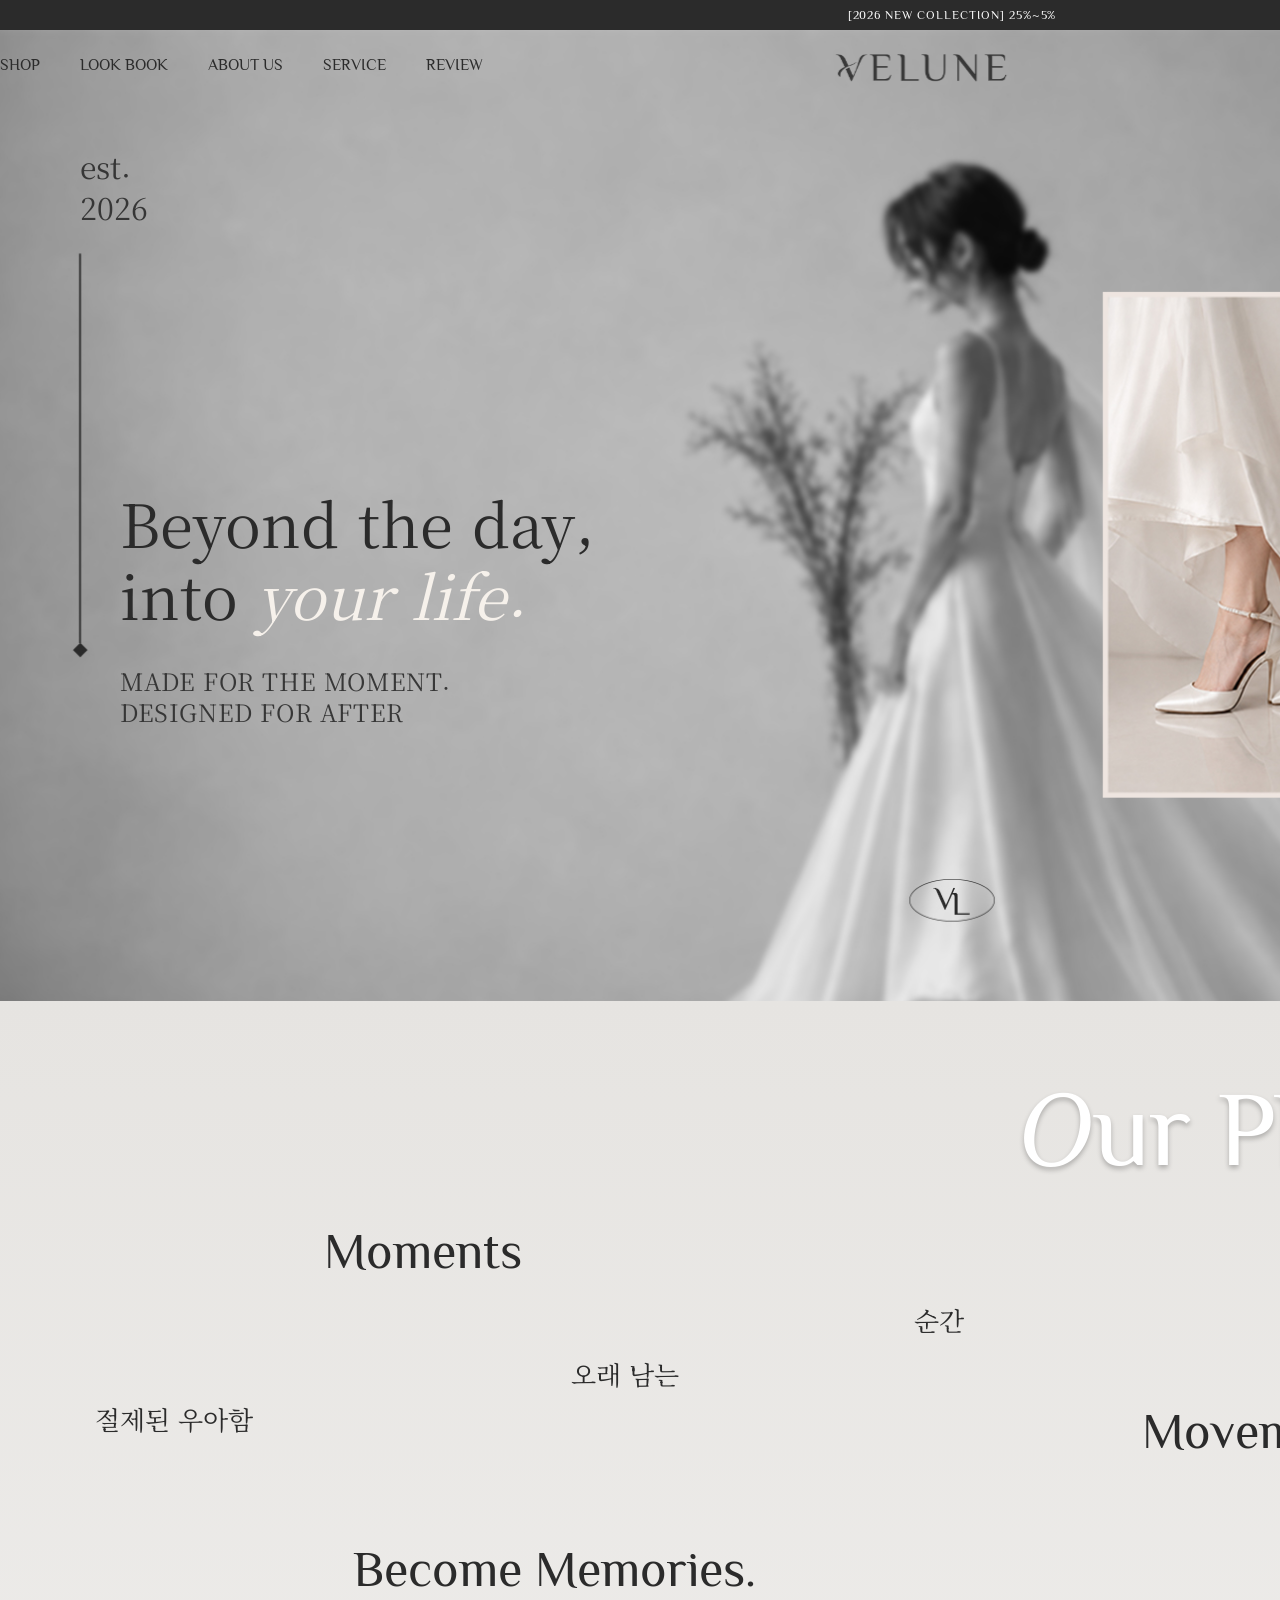
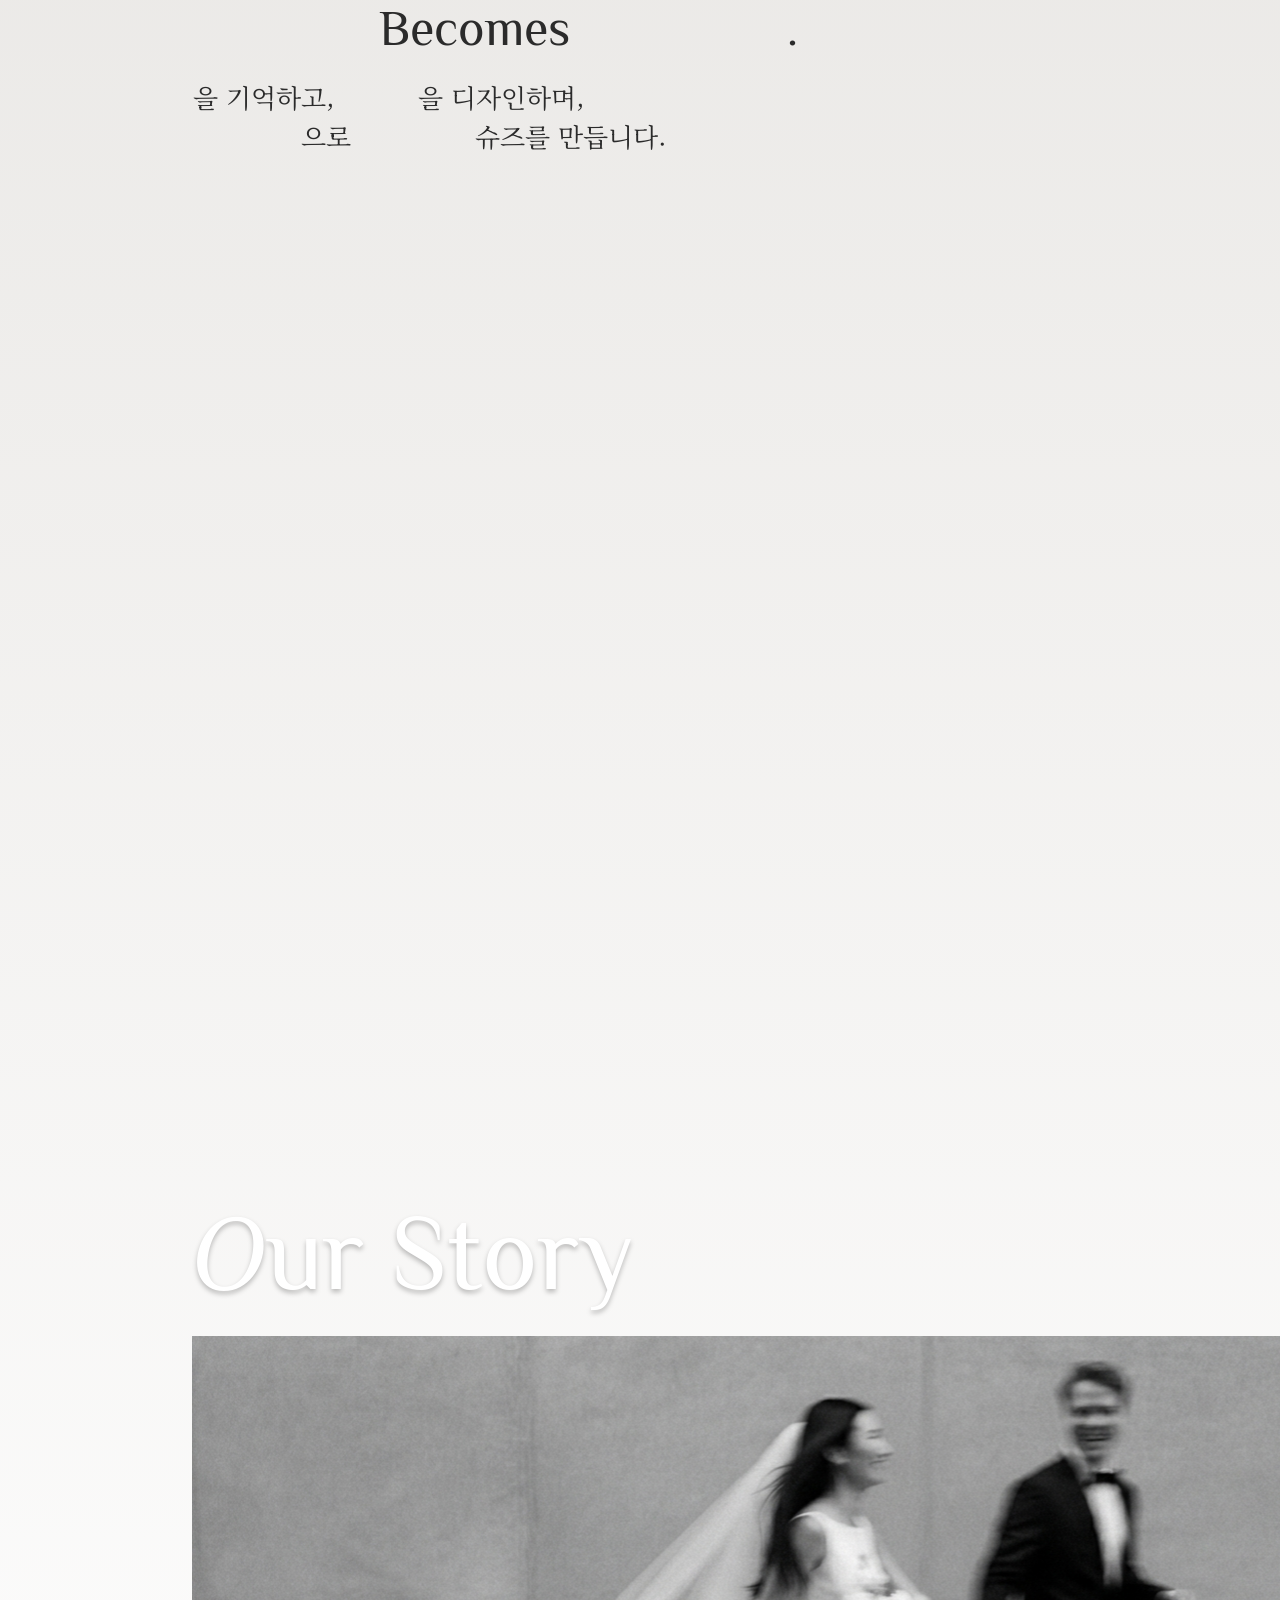
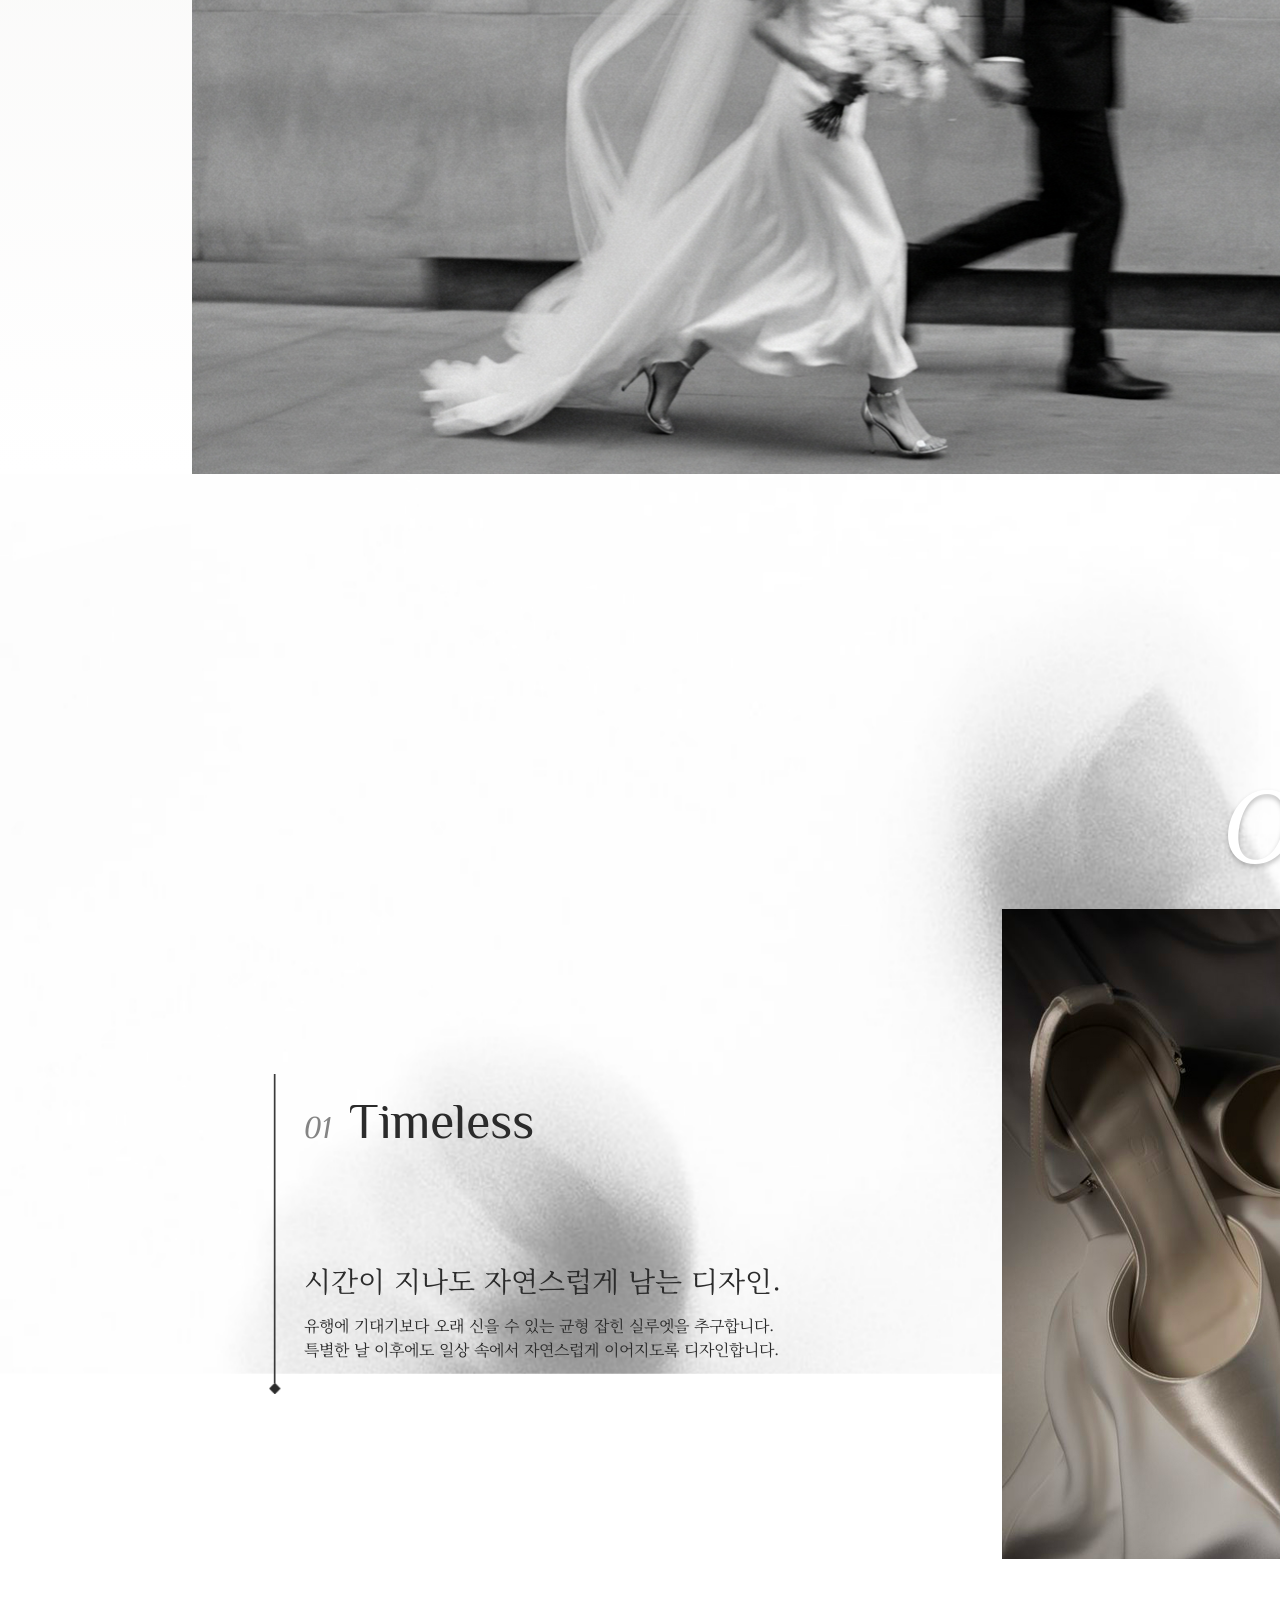
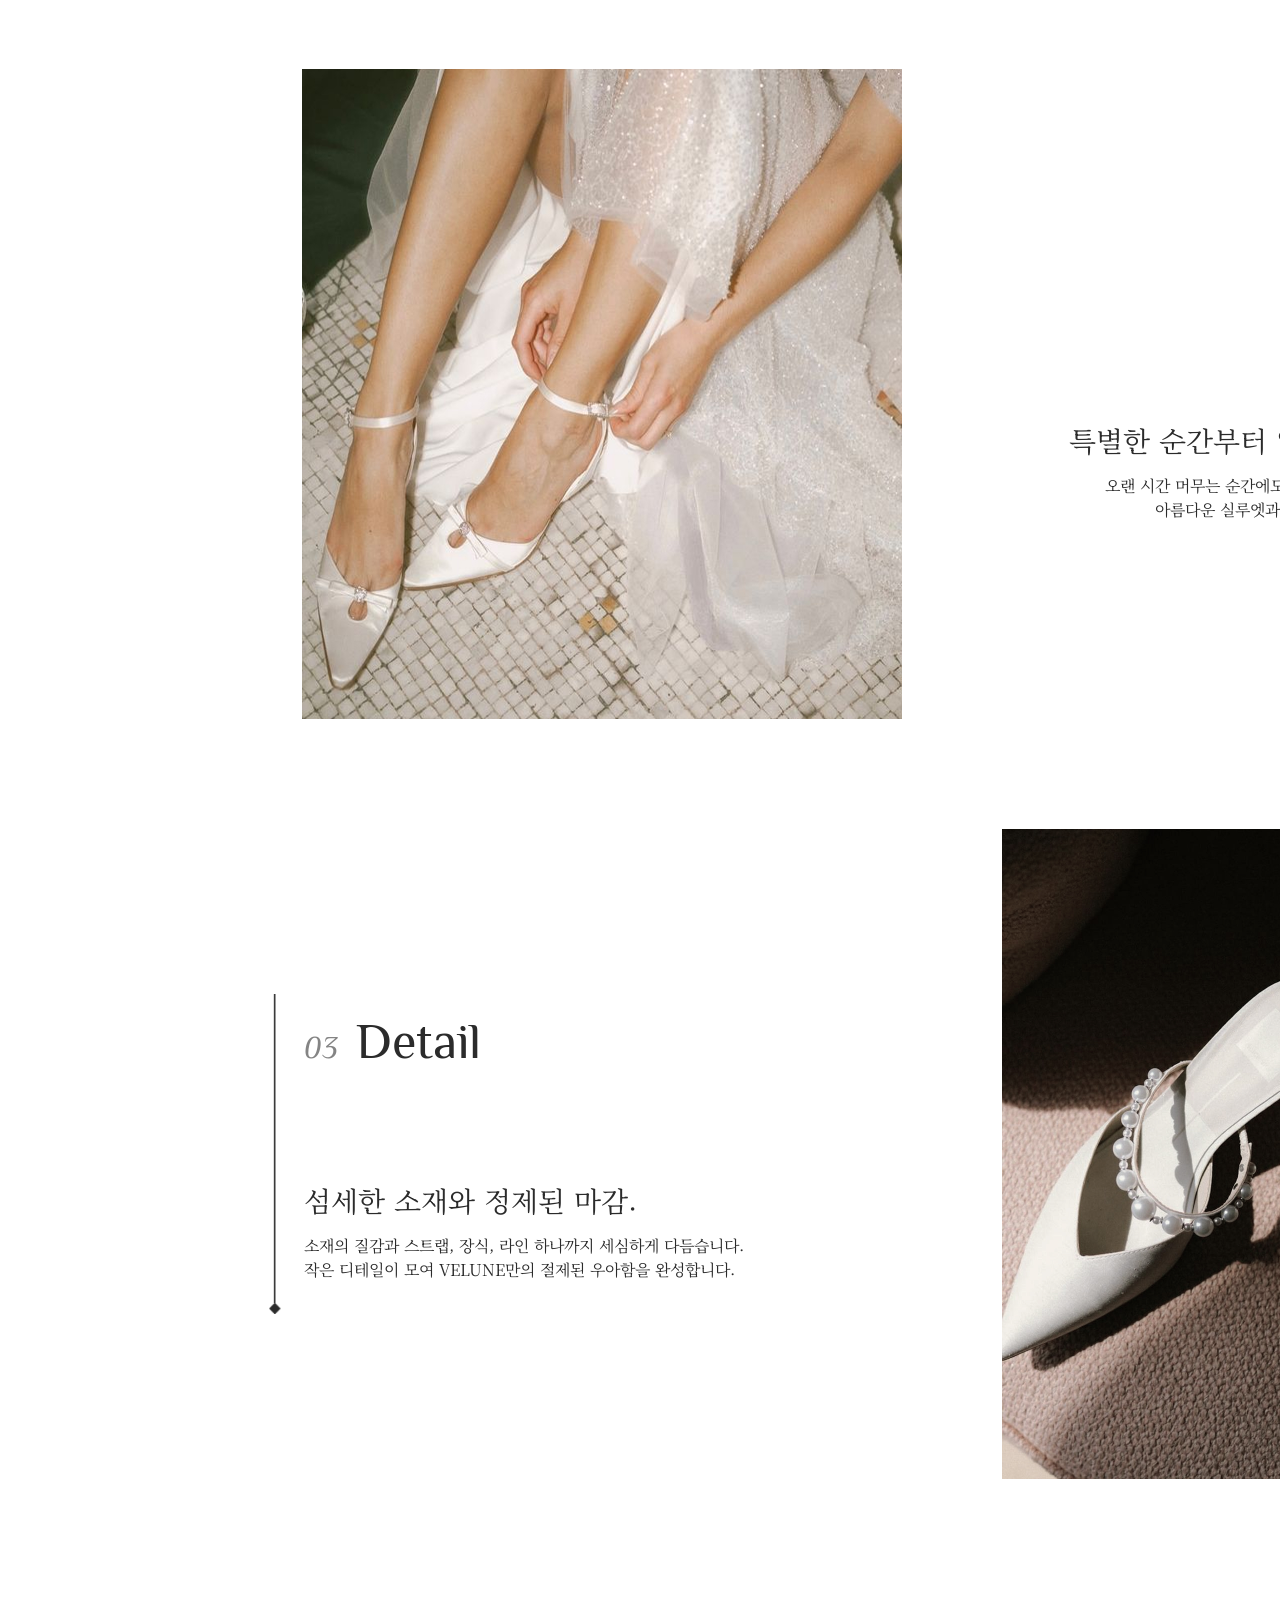
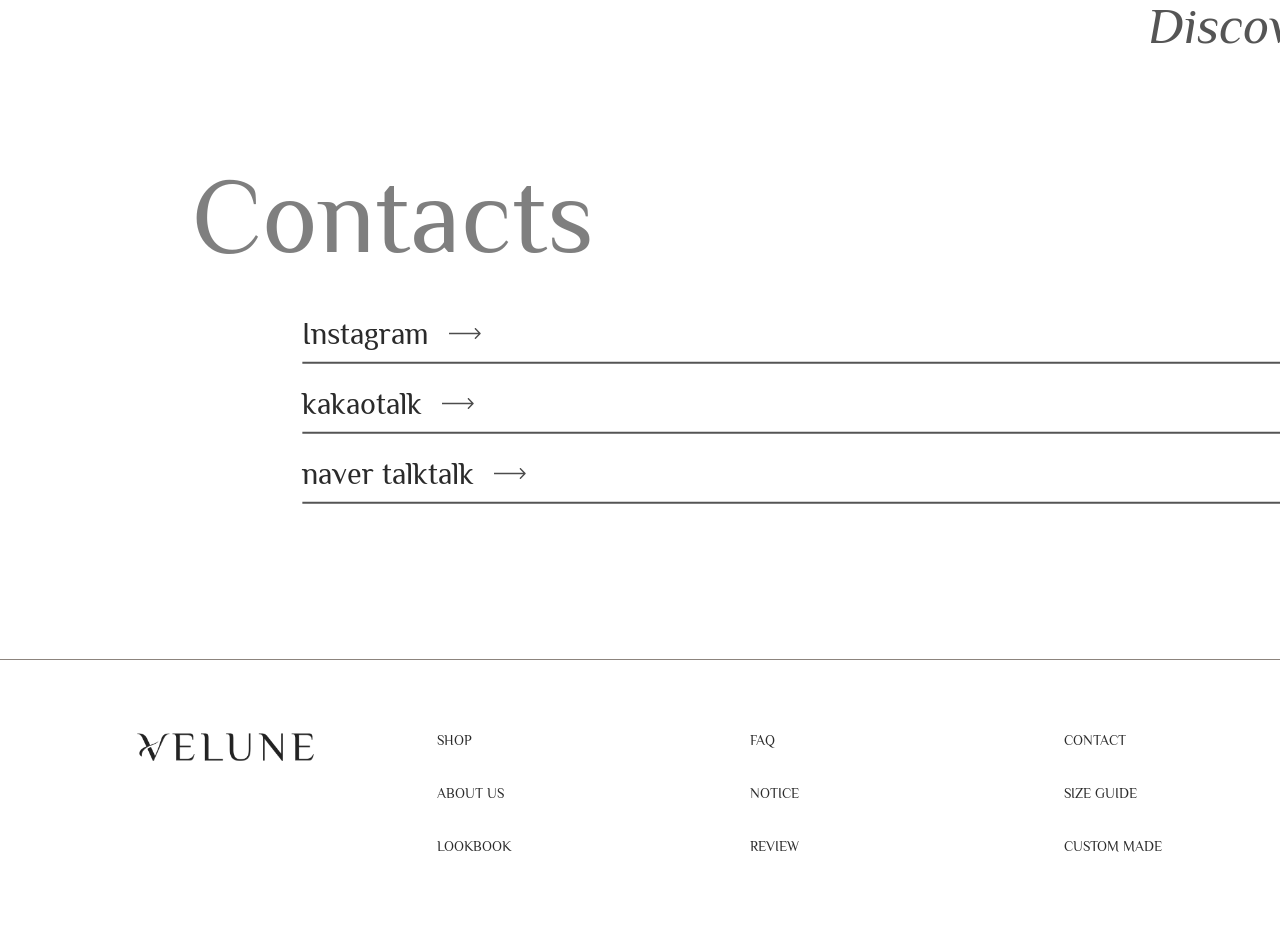
==== about_us.html @ a775f75e "Add files via upload" ====
<!DOCTYPE html>
<html lang="ko">

<head>
    <meta charset="UTF-8">
    <meta name="viewport" content="width=1904">
    <title>VELUNE</title>
    <!-- favicon -->
    <link rel="shortcut icon" href="/images/logo_icon/미니 로고.ico" type="image/x-icon">
    <!-- webfont 연결-->
    <!-- font-family: "Philosopher", sans-serif; -->
    <link rel="preconnect" href="https://fonts.googleapis.com">
    <link rel="preconnect" href="https://fonts.gstatic.com" crossorigin>
    <link
        href="https://fonts.googleapis.com/css2?family=Noto+Serif+KR:wght@200..900&family=Philosopher:ital,wght@0,400;0,700;1,400;1,700&display=swap"
        rel="stylesheet">

    <!-- aos 연결 -->
    <link rel="stylesheet" href="https://unpkg.com/aos@next/dist/aos.css" />

    <!-- css 연결-->
    <link rel="stylesheet" href="css/about_us.css">
</head>

<body>
    <div id="wrap">
        <!-- header -->
        <div id="promotion_slide">
            <ul>
                <li>
                    <a href="index.html#invitation_event"><span>[BRIDER EVENT] ~2026.12.31</span></a>
                </li>
                <li>
                    <a href="shop.html">[2026 NEW COLLECTION] 25%~5%</a>
                </li>
                <li>
                    <a href="index.html#custom_made">[CUSTOM MADE] DISCOVER</a>
                </li>
            </ul>
        </div>

        <!-- gnb -->
        <div id="gnb">
            <ul class="gnb_wrap">
                <li><a href="shop.html">SHOP</a></li>
                <li><a href="lookbook.html">LOOK BOOK</a></li>
                <li><a href="about_us.html">ABOUT US</a></li>
                <li><a href="size_guide.html">SERVICE</a></li>
                <li><a href="review.html">REVIEW</a></li>
            </ul>
            <h1 class="logo">
                <a href="index.html"><img src="images/logo_icon/logo.svg" alt="logo"></a>
            </h1>
            <ul class="util">
                <li><a href="#"><img src="images/logo_icon/search.png" alt="search"></a></li>
                <li><a href="#"><img src="images/logo_icon/heart 1.svg" alt="heart"></a></li>
                <li><a href="#"><img src="images/logo_icon/user.svg" alt="human"></a></li>
                <li><a href="#"><img src="images/logo_icon/shopping-basket.svg" alt="bag"></a></li>
            </ul>
        </div>
        <!-- gnb -->


        <!-- banner -->
        <div class="brand_story_banner">

            <img src="images/sub_aboutus/banner.jpg" alt="VELUNE Brand Story">

            <div class="brand_story_text brand_est">
                <p>est.</p>
                <p>2026</p>
            </div>

            <div class="brand_story_text brand_copy">
                <p>Beyond the day,</p>
                <p>into <em>your life.</em></p>

                <span>
                    MADE FOR THE MOMENT.<br>
                    DESIGNED FOR AFTER
                </span>
            </div>

            <div class="brand_story_text brand_side">
                <p>modern</p>
                <p>brider</p>
                <p>story</p>
            </div>

        </div>


        <div id="gradient_wrap">
            <!-- philosophy -->
            <section id="philosophy">

                <div class="philosophy_scene">

                    <h2 class="philosophy_title">
                        <span>O</span>ur Philosophy
                    </h2>


                    <div class="philosophy_words">

                        <span class="moving_word en_word" id="moments">
                            Moments
                        </span>

                        <span class="moving_word en_word" id="movement">
                            Movement
                        </span>

                        <span class="moving_word en_word italic" id="elegance">
                            Elegance
                        </span>


                        <span class="moving_word ko_word" id="ko1">
                            순간
                        </span>

                        <span class="moving_word ko_word" id="ko2">
                            오래 남는
                        </span>

                        <span class="moving_word ko_word" id="ko3">
                            절제된 우아함
                        </span>

                        <span class="moving_word ko_word" id="ko4">
                            움직임
                        </span>



                        <div class="philosophy_final">


                            <div class="final_en">

                                <span class="word_slot" data-target="moments">
                                    Moments
                                </span>

                                <span>
                                    Become Memories.
                                </span>

                            </div>


                            <div class="final_en">

                                <span class="word_slot" data-target="movement">
                                    Movement
                                </span>

                                <span>
                                    Becomes
                                </span>

                                <span class="word_slot italic" data-target="elegance">
                                    Elegance
                                </span>

                                <span>.</span>

                            </div>


                            <div class="final_ko">

                                <span class="word_slot" data-target="ko1">
                                    순간
                                </span>

                                <span>을 기억하고,&nbsp;</span>


                                <span class="word_slot" data-target="ko4">
                                    움직임
                                </span>

                                <span>을 디자인하며,</span>

                            </div>


                            <div class="final_ko">

                                <span class="word_slot" data-target="ko3">
                                    절제된 우아함
                                </span>

                                <span>으로&nbsp;</span>


                                <span class="word_slot" data-target="ko2">
                                    오래 남는&nbsp;
                                </span>

                                <span>
                                    슈즈를 만듭니다.
                                </span>

                            </div>
                        </div>
                    </div>
                </div>
            </section>


            <!-- OUR STORY -->

            <section id="story">

                <h2 class="story_title">
                    <em>O</em>ur Story
                </h2>

                <div class="story_image">

                    <img src="images/sub_aboutus/our_story.jpg" alt="VELUNE Our Story">

                    <p class="story_copy">
                        From The <em><span>Aisle</span></em><br>
                        <strong>To <em>Ever<span>yday.</span></em></strong>
                    </p>

                </div>

            </section>
        </div>

        <!-- OUR VALUES + CONTACTS -->

        <div id="values_contact_wrap">

            <!-- VALUES / CONTACTS 공통 배경 -->
            <div class="values_bg_wrap">
                <div class="values_bg"></div>
            </div>


            <!-- OUR VALUES -->
            <section id="values">

                <h2 class="values_title">
                    <em>O</em>ur Values
                </h2>


                <div class="values_contents">


                    <!-- 01 TIMELESS -->
                    <div class="value_row value_row1">

                        <div class="value_item value_timeless">

                            <img class="value_line left" src="images/sub_aboutus/line_column.svg" alt="라인">

                            <div class="value_text">

                                <h3>
                                    <em>01</em> Timeless
                                </h3>

                                <p class="value_desc">
                                    시간이 지나도 자연스럽게 남는 디자인.
                                </p>

                                <p class="value_small">
                                    유행에 기대기보다 오래 신을 수 있는 균형 잡힌 실루엣을 추구합니다.
                                    <br>
                                    특별한 날 이후에도 일상 속에서 자연스럽게 이어지도록 디자인합니다.
                                </p>

                            </div>

                        </div>


                        <div class="value_image" data-aos="fade-left" data-aos-duration="2000">
                            <img src="images/sub_aboutus/values1.jpg" alt="VELUNE Timeless">
                        </div>

                    </div>



                    <!-- 02 COMFORT -->
                    <div class="value_row value_row2">

                        <div class="value_image" data-aos="fade-right" data-aos-duration="2000">
                            <img src="images/sub_aboutus/values2.jpg" alt="VELUNE Comfort">
                        </div>


                        <div class="value_item value_comfort">

                            <div class="value_text">

                                <h3>
                                    <em>02</em> Comfort
                                </h3>

                                <p class="value_desc">
                                    특별한 순간부터 일상까지 이어지는 편안함.
                                </p>

                                <p class="value_small">
                                    오랜 시간 머무는 순간에도 부담이 적도록 안정적인 착화감을 고려합니다.
                                    <br>
                                    아름다운 실루엣과 편안한 움직임이 함께할 수 있도록 설계합니다.
                                </p>

                            </div>


                            <img class="value_line right" src="images/sub_aboutus/line_column.svg" alt="line">

                        </div>

                    </div>



                    <!-- 03 DETAIL -->
                    <div class="value_row value_row3">

                        <div class="value_item value_detail">

                            <img class="value_line left"  src="images/sub_aboutus/line_column.svg" alt="line">

                            <div class="value_text">

                                <h3>
                                    <em>03</em> Detail
                                </h3>

                                <p class="value_desc">
                                    섬세한 소재와 정제된 마감.
                                </p>

                                <p class="value_small">
                                    소재의 질감과 스트랩, 장식, 라인 하나까지 세심하게 다듬습니다.
                                    <br>
                                    작은 디테일이 모여 VELUNE만의 절제된 우아함을 완성합니다.
                                </p>

                            </div>

                        </div>


                        <div class="value_image" data-aos="fade-left" data-aos-duration="2000">
                            <img src="images/sub_aboutus/values3.jpg" alt="VELUNE Detail">
                        </div>

                    </div>

                </div>

                <!-- DISCOVER CUSTOM MADE -->
                <a href="size_guide.html#section3" class="value_link">

                    <em>Discover Custom Made</em>

                    <img class="value_link_arrow" src="images/sub_aboutus/Arrow 9.svg" alt="arrow">

                </a>


            </section>



            <!-- CONTACTS -->
            <section id="contacts">

                <h2 class="contacts_title">
                    Contacts
                </h2>

                <div class="contacts_list">

                    <a href="https://www.instagram.com/" target="_blank" class="contact_item">

                        <div class="contact_name">
                            <span>Instagram</span>

                            <img class="contact_arrow" src="images/sub_aboutus/Arrow 9.svg" alt="">
                        </div>

                        <img class="contact_line" src="images/sub_aboutus/contacts_line.svg" alt="">

                    </a>


                    <a href="https://www.kakaocorp.com/" target="_blank" class="contact_item">

                        <div class="contact_name">
                            <span>kakaotalk</span>

                            <img class="contact_arrow" src="images/sub_aboutus/Arrow 9.svg" alt="">
                        </div>

                        <img class="contact_line" src="images/sub_aboutus/contacts_line.svg" alt="">

                    </a>


                    <a href="https://talk.naver.com/"target="_blank" class="contact_item">

                        <div class="contact_name">
                            <span>naver talktalk</span>

                            <img class="contact_arrow" src="images/sub_aboutus/Arrow 9.svg" alt="">
                        </div>

                        <img class="contact_line" src="images/sub_aboutus/contacts_line.svg" alt="">

                    </a>

                </div>

            </section>

        </div>

        <!-- footer -->
        <div id="footer">
            <div class="inner_footer">
                <h1 class="footer_logo">
                    <img src="images/logo_icon/footer_logo.svg" alt="footer_logo">
                </h1>

                <div class="footer_menu">
                    <ul>
                        <li><a href="shop.html">SHOP</a></li>
                        <li><a href="about_us.html">ABOUT US</a></li>
                        <li><a href="lookbook.html">LOOKBOOK</a></li>
                    </ul>
                    <ul>
                        <li><a href="notice.html#faq">FAQ</a></li>
                        <li><a href="notice.html">NOTICE</a></li>
                        <li><a href="review.html">REVIEW</a></li>
                    </ul>
                    <ul>
                        <li><a href="about_us.html#contacts">CONTACT</a></li>
                        <li><a href="size_guide.html">SIZE GUIDE</a></li>
                        <li><a href="index.html#custom_made">CUSTOM MADE</a></li>
                    </ul>
                    <ul>
                        <li>CS CENTER</li>
                        <li>02-123-4567</li>
                        <li>WEEKDAY 10:00 - 20:00</li>
                    </ul>
                </div>

                <ul class="social">
                    <li><a href="https://www.facebook.com/" target="_blank"><img src="images/logo_icon/footer_facebook.svg" alt="facebook"></a></li>
                    <li><a href="https://www.instagram.com/" target="_blank"><img src="images/logo_icon/footer_instagram.svg" alt="instagram"></a></li>
                </ul>
            </div>
        </div>
        <!-- footer -->

    </div>


    <!-- aos 연결 -->
    <script src="https://unpkg.com/aos@next/dist/aos.js"></script>
    <script>
        AOS.init();
    </script>

    <!-- jQuery 오픈소스 및 파일 연결 -->
    <script src="js/jquery-4.0.0.min.js"></script>
    <script src="js/script_aboutus.js"></script>
</body>

</html>
---- css/about_us.css ----
@charset "utf-8";

html,
body,
div,
span,
iframe,
h1,
h2,
h3,
h4,
h5,
h6,
p,
blockquote,
pre,
a,
em,
img,
small,
strong,
b,
dl,
dt,
dd,
ol,
ul,
li,
fieldset,
form,
label,
legend,
table,
caption,
tr,
th,
td,
article,
aside,
footer,
header,
nav,
section,
summary,
video,
* {
    padding: 0;
    margin: 0;
}

ul,
ol {
    list-style: none;
}

a {
    text-decoration: none;
    color: inherit;
}

html {
    /* Prevent font scaling in landscape */

    -webkit-text-size-adjust: none;
    /*Chrome, Safari, newer versions of Opera*/

    -moz-text-size-adjust: none;
    /*Firefox*/

    -ms-text-size-adjust: none;
    /*Ie*/

    -o-text-size-adjust: none;
    /*old versions of Opera*/
}

body {
    font-family: "Philosopher", "Noto Serif KR", sans-serif;
    font-size: 16px;
    font-weight: 400;
    line-height: 1.5;
    color: #2b2b2b;
}

#wrap {
    min-width: 1904px;
}

/* =============== header =============== */
/* promotion_slide */
#promotion_slide {
    width: 100%;
    height: 30px;
    background-color: #2b2b2b;
    color: #fff;
    font-size: 12px;
    font-weight: 400;
    letter-spacing: 0.08em;
    padding-top: 6px;
    box-sizing: border-box;
    overflow: hidden;
}

#promotion_slide ul {
    position: relative;
}

#promotion_slide li {
    height: 30px;
    text-align: center;
}


/* ================ gnb ================ */

#gnb {
    display: flex;
    justify-content: space-between;
    align-items: center;

    width: 1844px;
    height: 70px;
    margin: 0 auto;

    position: absolute;
    top: 30px;
    left: 0;
    right: 0;
    z-index: 99;

    transition: transform 0.4s ease;
}
#gnb.fixed {
    position: fixed;

    top: 0;
    left: 0;
    right: 0;

    z-index: 9999;

    background-color: transparent;
}
#gnb.fixed.hide {
    transform: translateY(-100%);
}
.gnb_wrap {
    width: 40%;
    display: flex;
    gap: 40px;
}

.logo {
    width: 20%;
    height: 100%;
    text-align: center;
}

.logo img {
    height: 70px;
}

.util {
    width: 40%;
    display: flex;
    justify-content: flex-end;
    gap: 40px;
}
.util img {
    width: 24px;
}
.util li:nth-child(3) img {
    width: 25px;
}


/* ================ banner ================ */
.brand_story_banner {
    position: relative;
    width: 100%;
}

.brand_story_banner > img {
    display: block;
    width: 100%;
}

.brand_story_text {
    position: absolute;
    font-family: "Noto Serif KR";
    color: #2b2b2b;
}


/* 왼쪽 위 est. 2026 */

.brand_est {
    top: 12%;
    left: 4.2%;

    font-size: 30px;
    line-height: 1.35;

    opacity: 0.9;
}

.brand_est p {
    margin: 0;
}


/* 메인 카피 */

.brand_copy {
    top: 47%;
    left: 6.3%;
}

.brand_copy > p {
    margin: 0;
    font-size: 60px;
    font-weight: 400;
    line-height: 1.2;
}

.brand_copy em {
    color: #f6f1eb;
}

.brand_copy span {
    display: block;
    margin-top: 35px;
    font-size: 24px;
    line-height: 1.3;
    letter-spacing: 0.025em;

    opacity: 0.9;
}


/* 오른쪽 상단 */

.brand_side {
    top: 17%;
    right: 4%;

    text-align: end;

    font-size: 30px;
    line-height: 1.05;
    opacity: 0.9;
}

.brand_side p {
    margin: 0;
}


/* ================= gradient_wrap ================= */
#gradient_wrap {
    width: 100%;
    background: #E6E4E1;
    background: linear-gradient(180deg, rgba(230, 228, 225, 1) 0%, rgba(255, 255, 255, 0.94) 100%);
}


/* ==================================================
   OUR PHILOSOPHY
================================================== */

#philosophy {
    width: 100%;
    height: 200vh;

    position: relative;
}

.philosophy_scene {
    width: 100%;
    height: 100vh;

    position: sticky;
    top: 0;

    overflow: hidden;
}

.philosophy_title {
    position: absolute;
    top: 50px;
    right: 10.3%;
    font-size: 105px;
    font-weight: 400;
    color: #fff;
    text-shadow: 0 3px 5px rgba(0, 0, 0, 0.25);
}

.philosophy_title span {
    font-style: italic;
}

.philosophy_words {
    width: 100%;
    height: 100%;

    position: relative;
}

.moving_word {
    position: absolute;
    white-space: nowrap;
    z-index: 5;

    line-height: 1;

    animation: wordFloat 3s ease-in-out infinite alternate;

    transition:
        left 0.8s cubic-bezier(.22, .74, .18, 1),
        top 0.8s cubic-bezier(.22, .74, .18, 1),
        font-size 0.8s cubic-bezier(.22, .74, .18, 1),
        line-height 0.8s cubic-bezier(.22, .74, .18, 1);
}

@keyframes wordFloat {

    0% {
        transform: translate(0, 0);
    }

    50% {
        transform: translate(4px, -5px);
    }

    100% {
        transform: translate(-4px, 5px);
    }

}

#moments {
    left: 17%;
    top: 25%;
    font-size: 50px;

    animation-duration: 3.2s;
    animation-delay: -0.4s;
}

#movement {
    left: 60%;
    top: 45%;
    font-size: 50px;

    animation-duration: 3.8s;
    animation-delay: -1.2s;
}

#elegance {
    left: 76%;
    top: 30%;
    font-size: 50px;
    font-style: italic;

    animation-duration: 3.4s;
    animation-delay: -2s;
}

#ko1 {
    left: 48%;
    top: 34%;

    animation-duration: 3.7s;
    animation-delay: -0.8s;
}

#ko2 {
    left: 30%;
    top: 40%;

    animation-duration: 4.1s;
    animation-delay: -1.7s;
}

#ko3 {
    left: 5%;
    top: 45%;

    animation-duration: 3.5s;
    animation-delay: -2.3s;
}

#ko4 {
    left: 87%;
    top: 47%;

    animation-duration: 3.9s;
    animation-delay: -1.1s;
}

.ko_word {
    font-family: "Noto Serif KR";
    font-size: 26px;
}

.en_word {
    font-family: "Philosopher";
}

.philosophy_final {
    position: absolute;

    left: 7.5%;
    top: 60%;

    color: #2b2b2b;
}

.final_en {
    height: 1.15em;

    display: flex;
    align-items: baseline;

    gap: 0.24em;

    font-size: 50px;
    font-weight: 400;
    line-height: 1.15;

    white-space: nowrap;
}

.final_en+.final_en {
    margin-top: 2px;
}

.final_ko {
    display: flex;
    align-items: baseline;

    font-family: "Noto Serif KR";
    font-size: 26px;
    line-height: 1.45;

    white-space: nowrap;
}

.final_en+.final_ko {
    margin-top: 20px;
}

.final_ko+.final_ko {
    margin-top: 1px;
}

/* =========================
   단어가 도착할 자리
========================= */

.word_slot {
    display: inline-block;

    flex: 0 0 auto;

    visibility: hidden;
}

.word_slot.italic {
    font-style: italic;
}


/* ================ OUR STORY ================== */

#story {
    width: 1520px;
    margin: 0 auto;
}

.story_title {
    font-size: 105px;
    font-weight: 400;
    line-height: 1;

    color: #fff;
    text-shadow: 0 3px 5px rgba(0, 0, 0, 0.25);

    margin-bottom: 30px;
}

.story_image {
    width: 100%;
    height: 738px;
    position: relative;
    overflow: hidden;
}

.story_image>img {
    display: block;
    width: 1410px;
    height: 100%;
}

.story_copy {
    position: absolute;
    top: 130px;
    right: 0;
    z-index: 2;

    font-size: 50px;
    line-height: 1;
    text-align: right;
    color: #fff;
}

.story_copy span {
    color: #2b2b2b;
}

.story_copy strong {
    font-weight: 400;
    letter-spacing: -0.01em;
}


/* ==================================================
   OUR VALUES + CONTACTS
================================================== */

#values_contact_wrap {
    width: 100%;
    position: relative;
}


/* ==================================================
   VALUES + CONTACTS 공통 배경
================================================== */

.values_bg_wrap {
    width: 100%;
    height: 100%;

    position: absolute;
    top: 0;
    left: 0;

    z-index: 0;
    pointer-events: none;
}


.values_bg {
    width: 100%;
    height: 100vh;

    position: sticky;
    top: 0;

    background-image: url("../images/sub_aboutus/values2_bg.jpg");
    background-repeat: no-repeat;
    background-position: center top;
    background-size: 100% auto;
}


/* =================== OUR VALUES =================== */

#values {
    width: 1520px;
    margin: 0 auto;

    padding-top: 300px;
    box-sizing: border-box;

    position: relative;
    z-index: 1;
}


.values_title {
    margin-bottom: 30px;

    text-align: right;

    font-size: 105px;
    font-weight: 400;
    line-height: 1;

    color: #fff;

    text-shadow: 0 3px 5px rgba(0, 0, 0, 0.25);
}

.values_contents {
    width: 1300px;
    margin: 0 auto;
}

.value_row {
    width: 100%;

    display: flex;
    justify-content: space-between;
    align-items: center;
}


.value_row1,
.value_row2 {
    margin-bottom: 110px;
}


.value_row3 {
    margin-bottom: 110px;
}

.value_image {
    width: 600px;
    height: 650px;

    overflow: hidden;

    flex-shrink: 0;
}


.value_image img {
    display: block;

    width: 100%;
    height: 100%;

    object-fit: cover;
}

.value_item {
    display: flex;
    align-items: flex-start;

    gap: 20px;
}


.value_line {
    display: block;

    width: 18px;
    height: 320px;

    object-fit: fill;

    flex-shrink: 0;
}


.value_line.left {
    margin-left: -36px;
}


.value_line.right {
    margin-right: -36px;
}


.value_text h3 {
    margin-top: 10px;
    margin-bottom: 100px;

    font-size: 50px;
    font-weight: 400;
}


.value_text h3 em {
    margin-right: 5px;

    color: #848484;
    font-size: 30px;
    font-style: italic;
}

.value_desc {
    margin-bottom: 13px;

    font-family: "Noto Serif KR";
    font-size: 28px;
}

.value_small {
    font-family: "Noto Serif KR";
    font-size: 16px;
}

.value_comfort {
    text-align: right;
}

.value_link {
    display: flex;
    justify-content: flex-end;
    align-items: center;
    gap: 35px;

    font-size: 50px;
    color: #2b2b2b;
    opacity: 0.8;
}

.value_link:hover {
    opacity: 1;
}

.value_link_arrow {
    display: block;
    width: 32px;
    opacity: 0.7;
}


/* ================== CONTACTS ================== */

#contacts {
    width: 1520px;
    margin: 0 auto;

    padding-top: 100px;
    padding-bottom: 130px;

    box-sizing: border-box;

    position: relative;
    z-index: 1;
}

.contacts_title {
    margin-bottom: 50px;

    font-size: 105px;
    font-weight: 400;
    line-height: 1;

    color: #2b2b2b;
    opacity: 0.6;
}

.contacts_list {
    width: 1300px;
    margin: 0 auto;
}

.contact_item {
    display: block;
    margin-bottom: 20px;
}

.contact_name {
    display: flex;
    align-items: center;
    gap: 20px;

    font-size: 30px;
    font-weight: 400;
    line-height: 1;
    color: #2b2b2b;
}

.contact_arrow {
    display: block;
    width: 32px;
    height: auto;
    margin: 0;
    opacity: 0.7;
}

.contact_line {
    display: block;

    width: 100%;
    object-fit: fill;
    margin-top: 8px;
    opacity: 0.8;
}


/* ================== footer ================== */

#footer {
    width: 100%;
    padding: 70px 0;
    border-top: 1px solid #8c847d;
}
.inner_footer {
    width: 1630px;
    margin: 0 auto;

    display: flex;
    align-items: flex-start;
}
.footer_logo {
    width: 300px;
}
.footer_logo img {
    display: block;
    width: 177px;
}
.footer_menu {
    flex: 1;

    display: flex;
    justify-content: space-between;
}
.footer_menu ul {
    width: 200px;
}
.footer_menu li {
    margin-bottom: 32px;
    font-size: 14px;
}
.footer_menu li:hover {
    font-weight: bold;
}
.footer_menu li:last-child {
    margin-bottom: 0;
}
.social {
    width: 130px;
    margin-left: 60px;

    display: flex;
    justify-content: flex-end;
    gap: 25px;
}
.social li {
    opacity: 0.8;
}
.social li:hover {
    opacity: 1;
}
.social img {
    display: block;
    width: 40px;
}
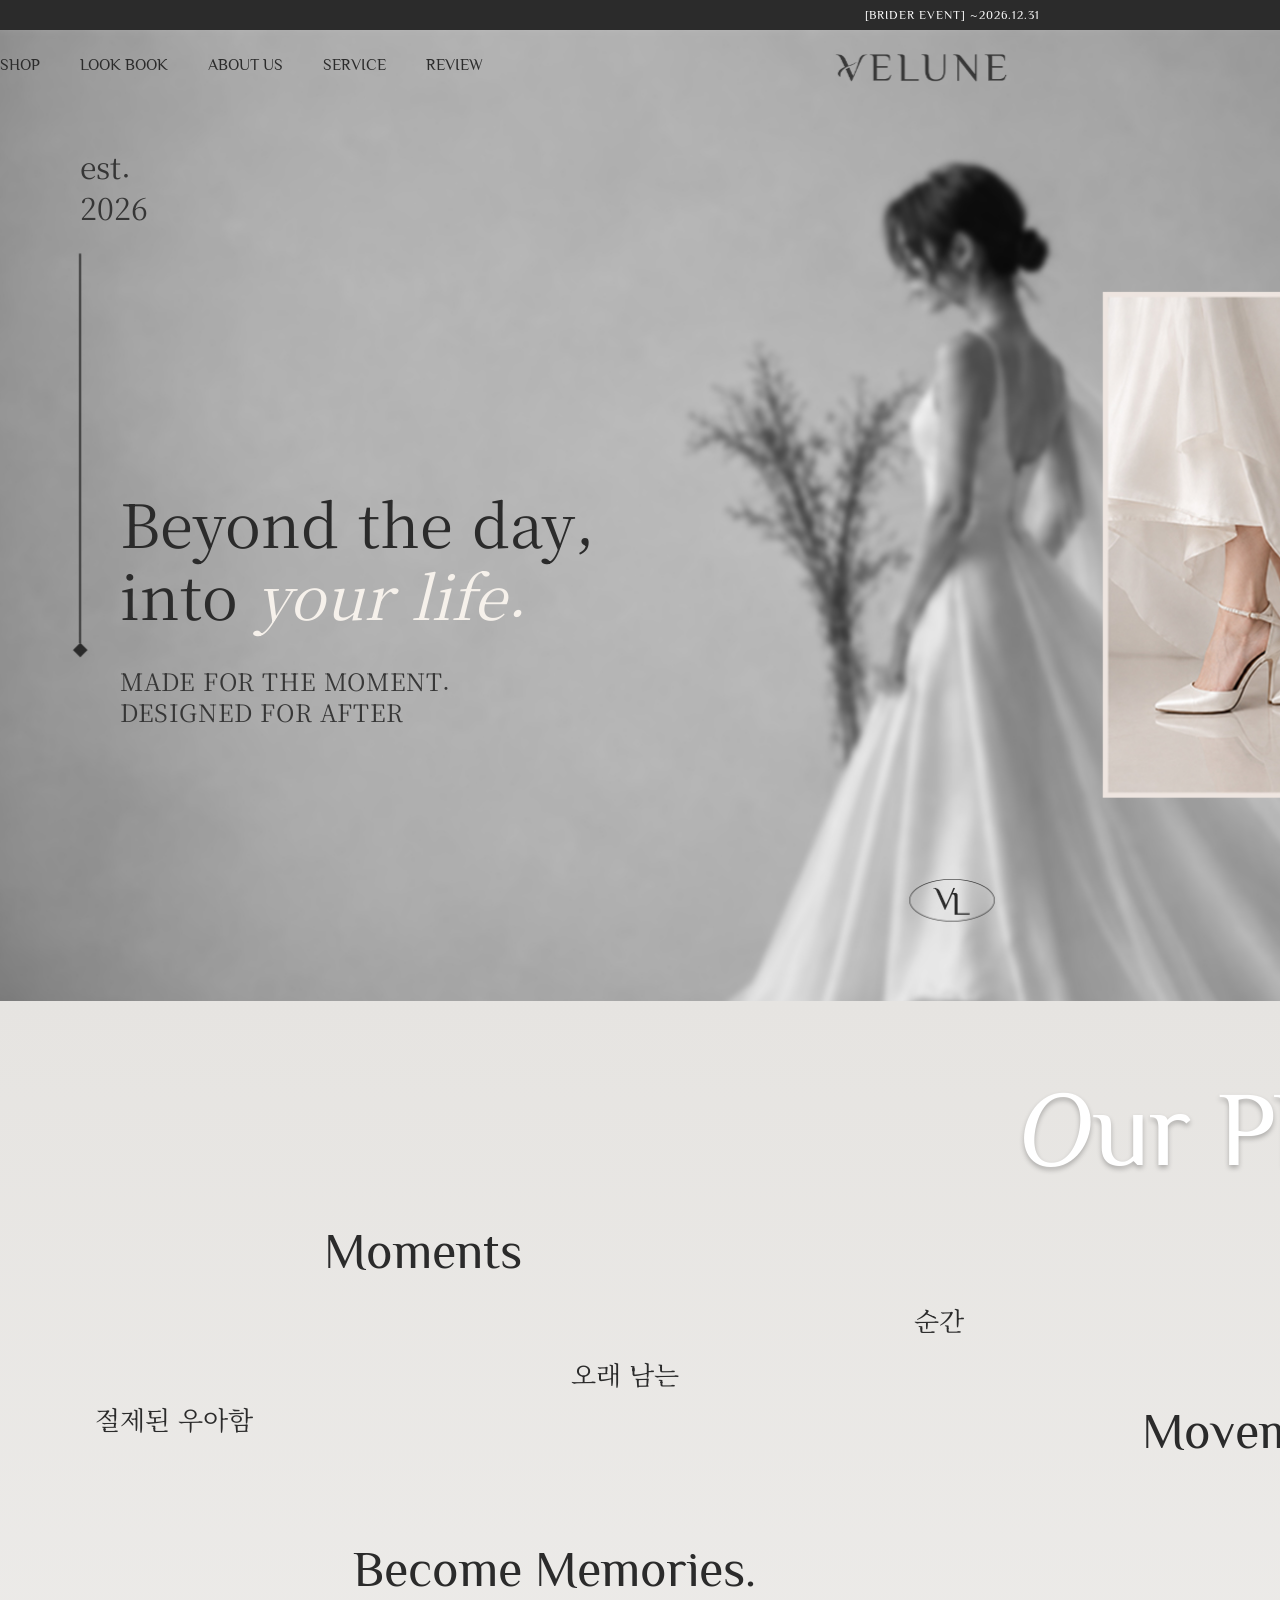
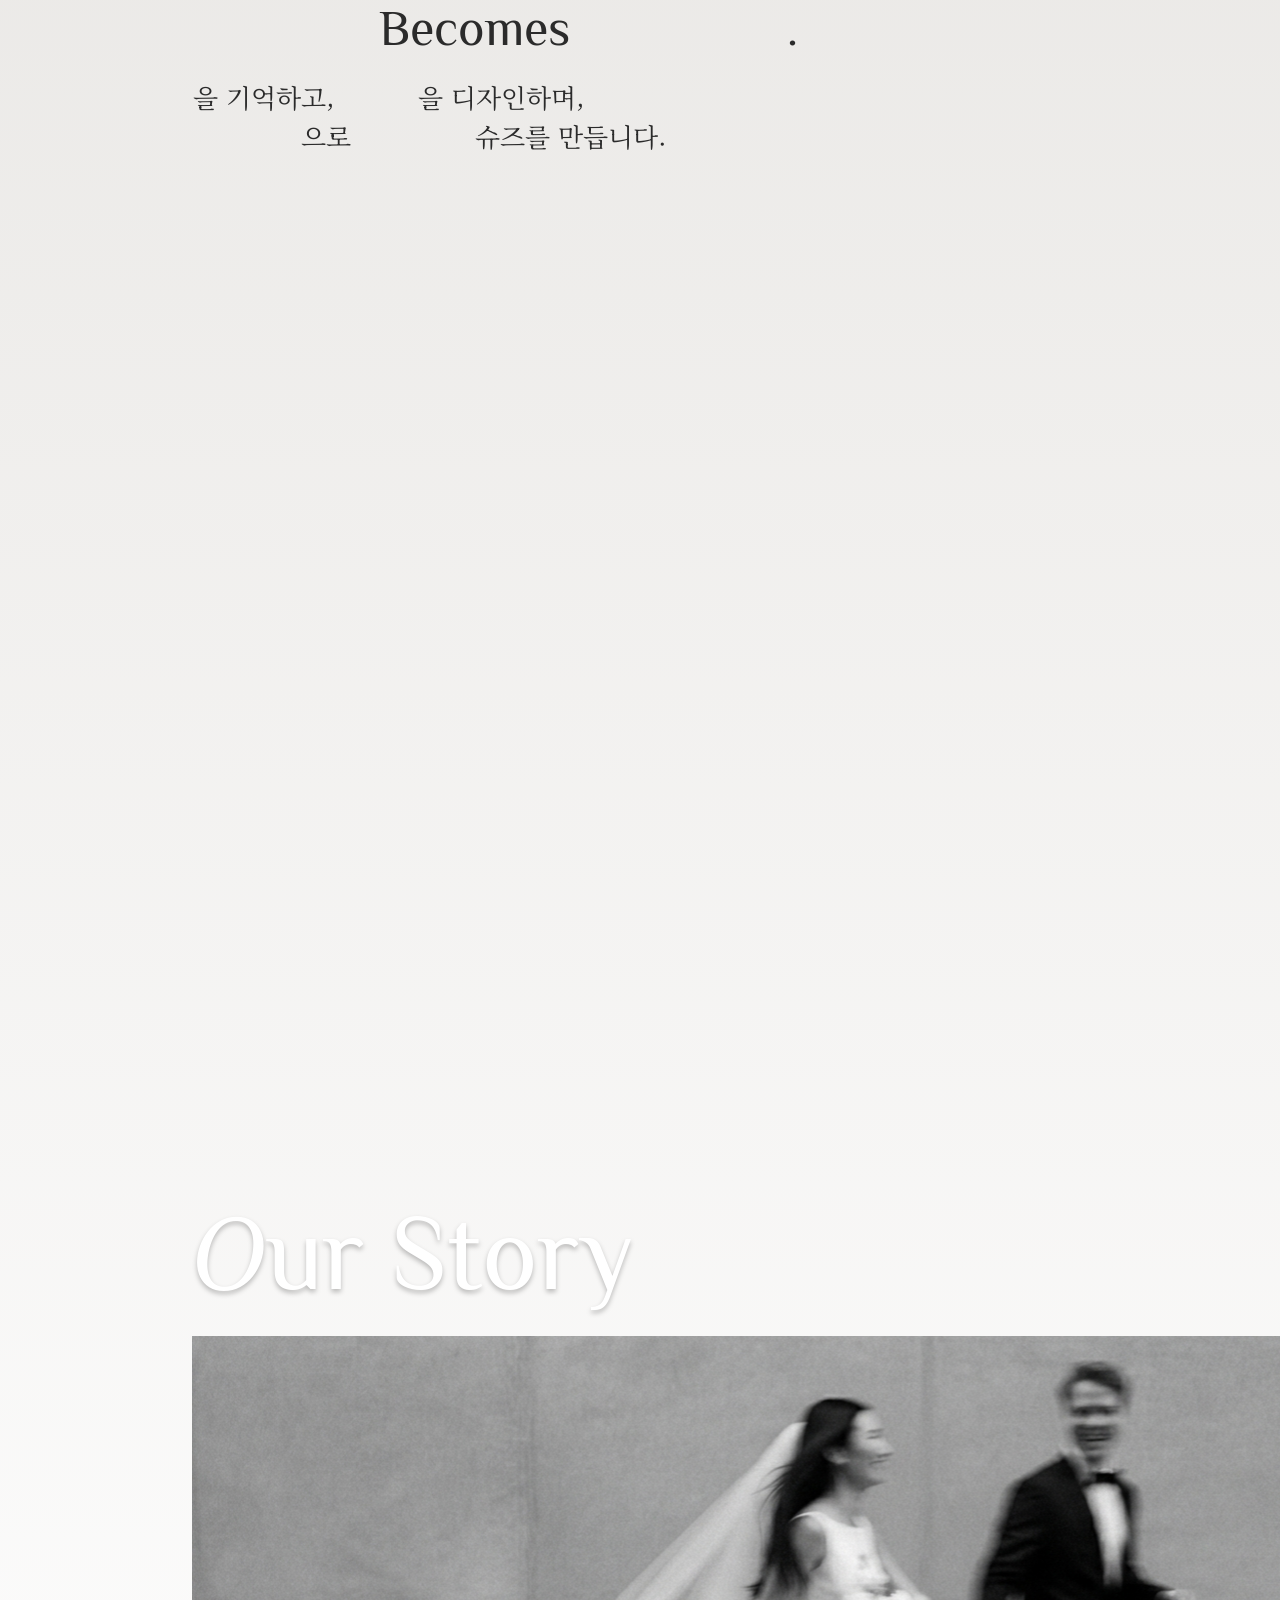
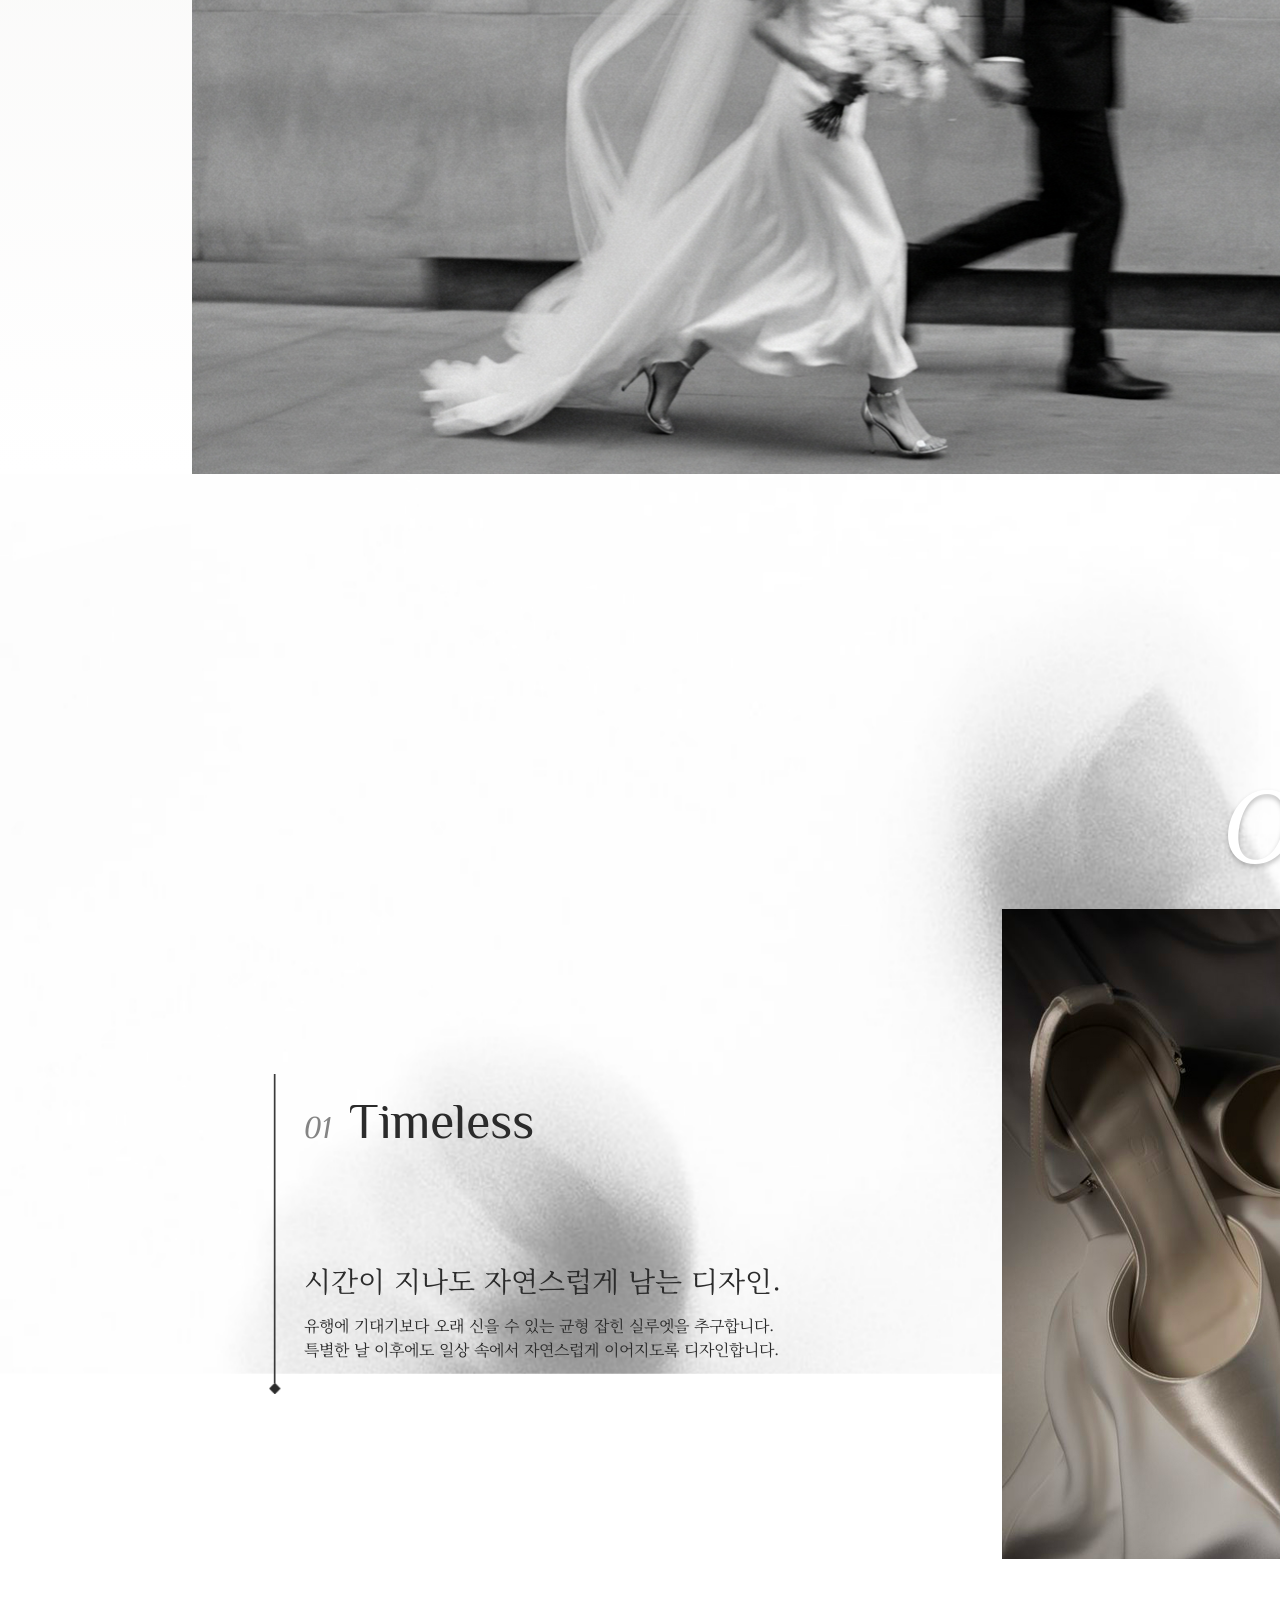
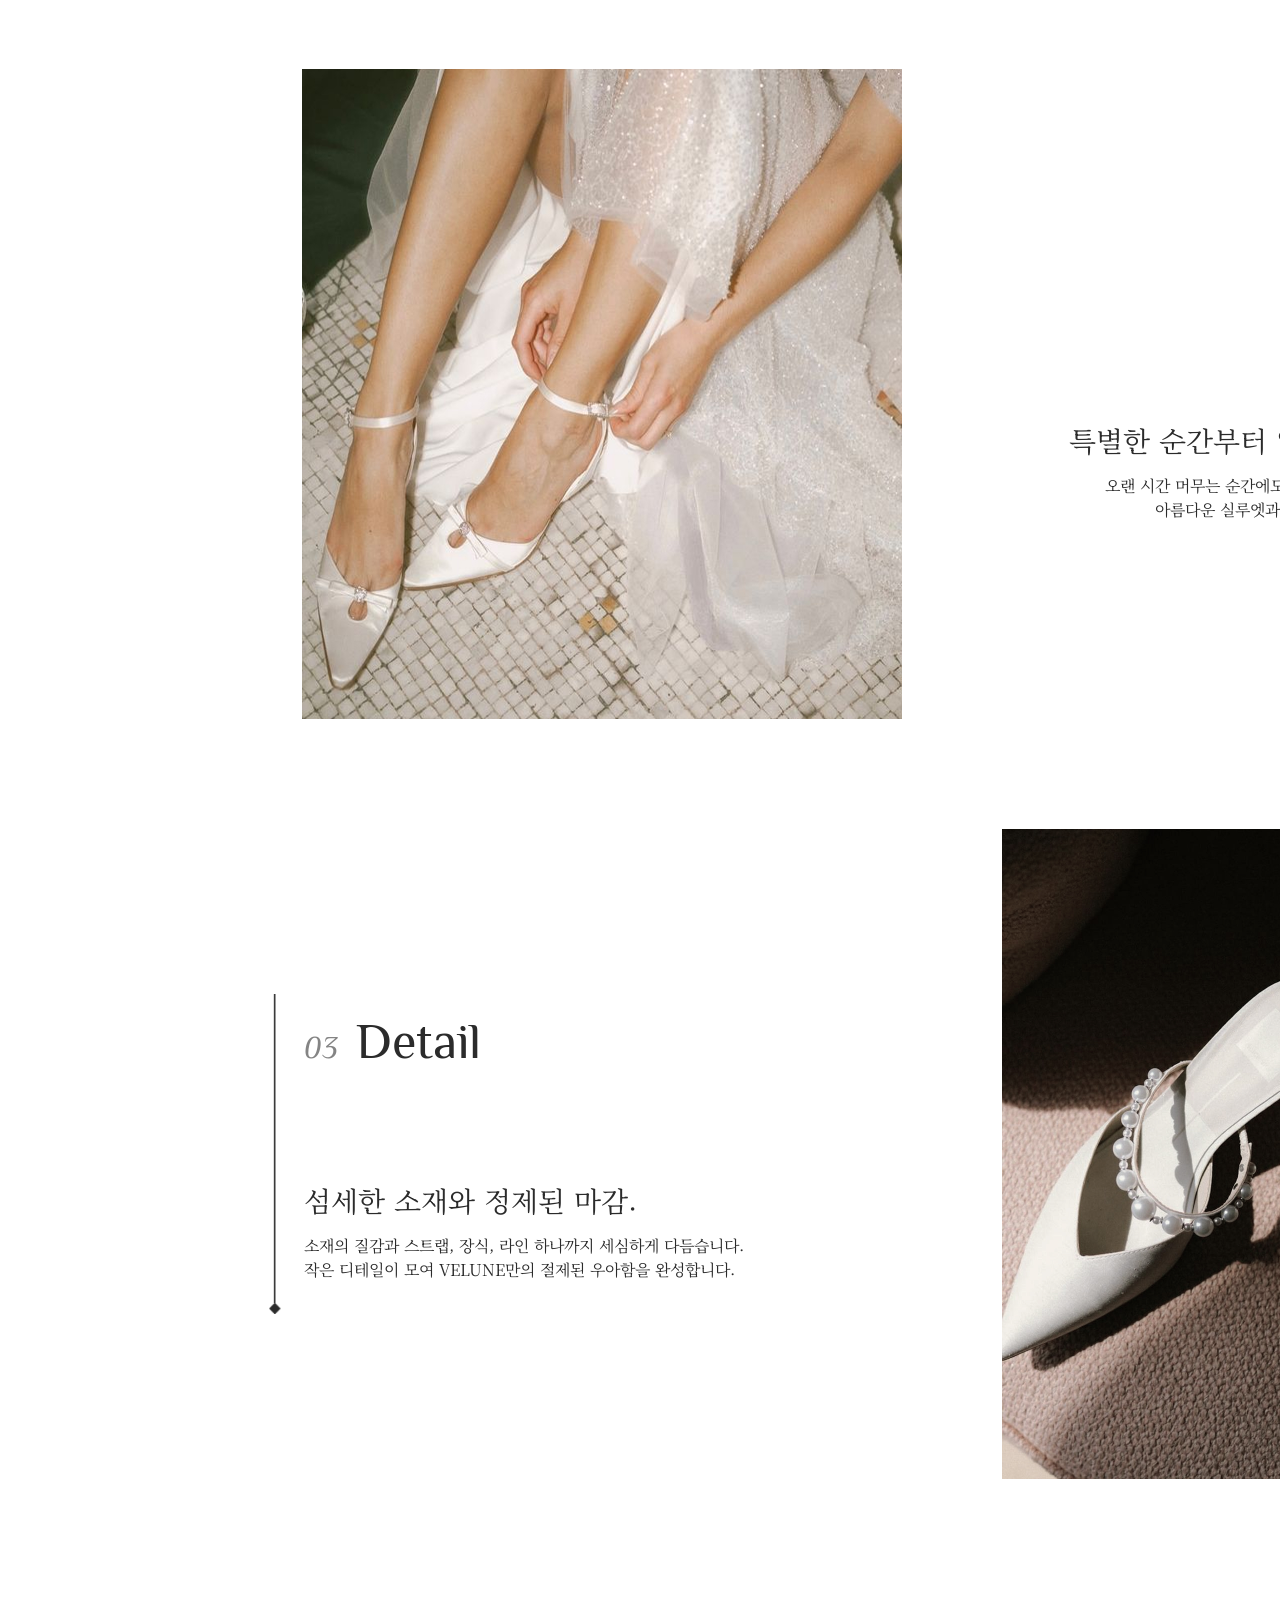
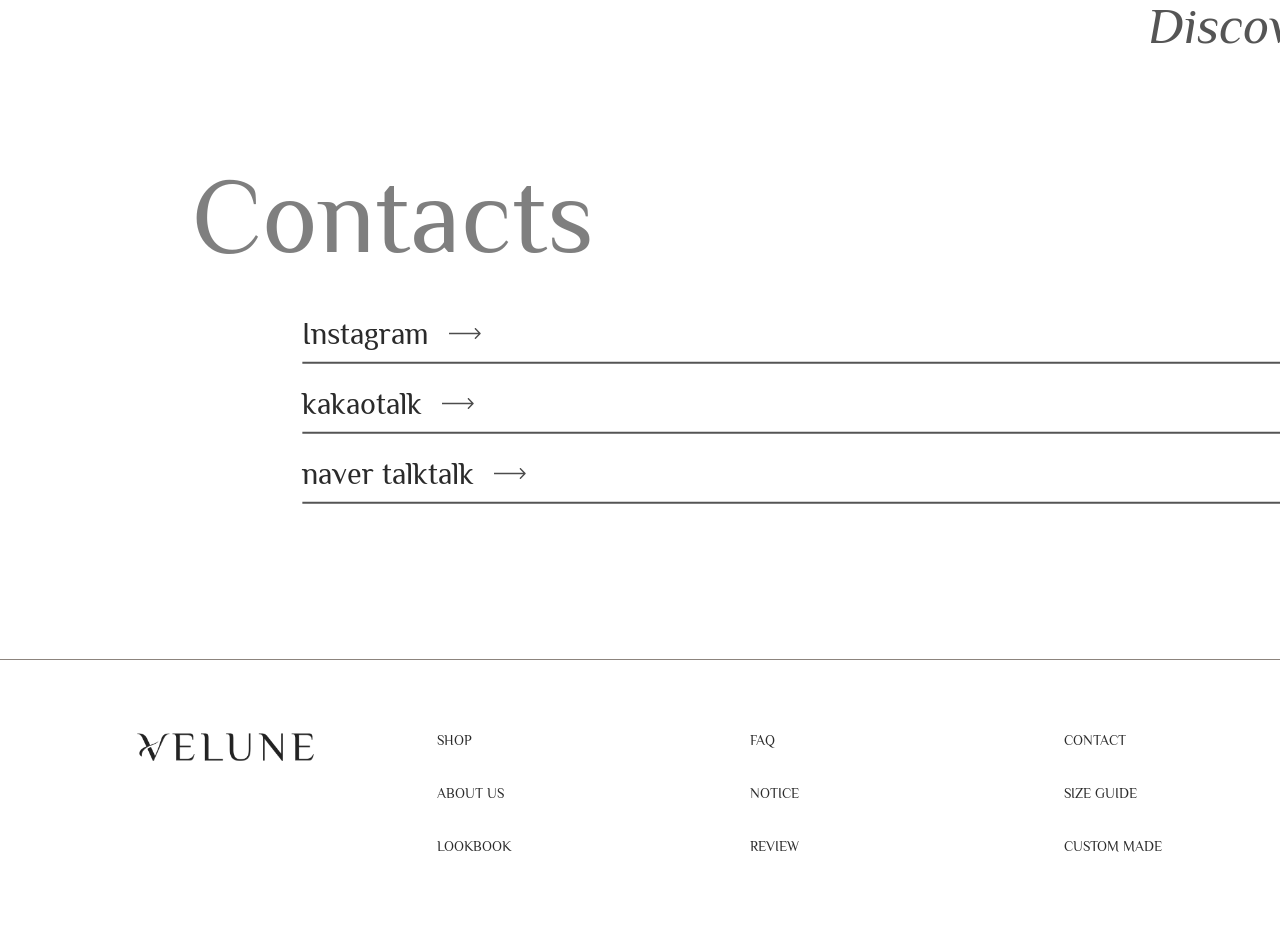
==== commit 9629c2cb: "Update about_us.html" ====
--- a/about_us.html
+++ b/about_us.html
@@ -6,7 +6,7 @@
     <meta name="viewport" content="width=1904">
     <title>VELUNE</title>
     <!-- favicon -->
-    <link rel="shortcut icon" href="/images/logo_icon/미니 로고.ico" type="image/x-icon">
+    <link rel="shortcut icon" href="images/logo_icon/favicon.ico" type="image/x-icon">
     <!-- webfont 연결-->
     <!-- font-family: "Philosopher", sans-serif; -->
     <link rel="preconnect" href="https://fonts.googleapis.com">
@@ -482,4 +482,4 @@
     <script src="js/script_aboutus.js"></script>
 </body>
 
-</html>+</html>
